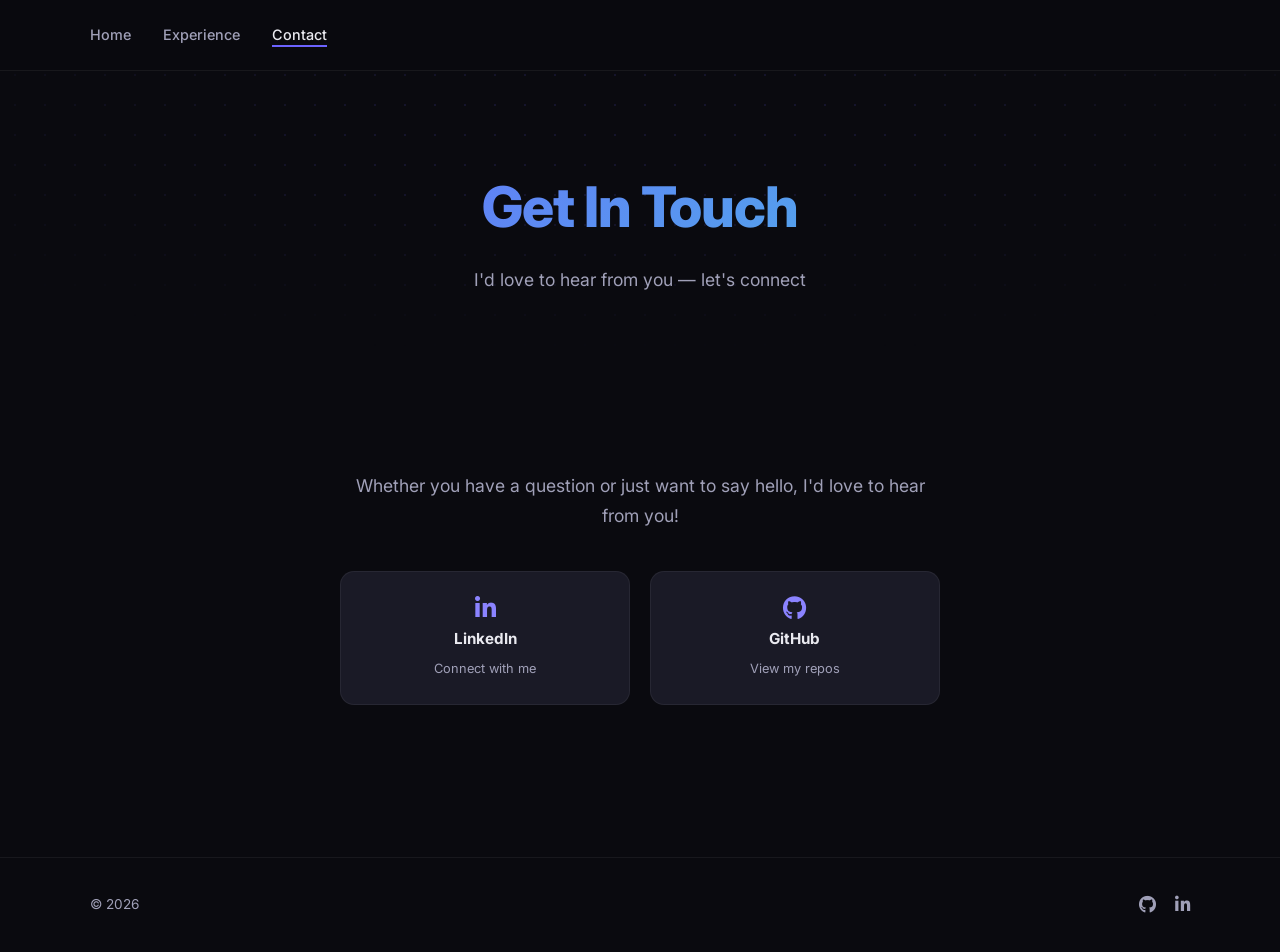
==== contact.html @ b7bf376d "Add initial site structure" ====
<!DOCTYPE html>
<html lang="en">

<head>
    <meta charset="UTF-8">
    <meta name="viewport" content="width=device-width, initial-scale=1.0">
    <meta name="description" content="Get in touch">
    <title>Contact</title>
    <link rel="stylesheet" href="style.css">
    <link rel="preconnect" href="https://fonts.googleapis.com">
    <link rel="preconnect" href="https://fonts.gstatic.com" crossorigin>
    <link href="https://fonts.googleapis.com/css2?family=Inter:wght@300;400;500;600;700;800&display=swap"
        rel="stylesheet">
    <link rel="stylesheet" href="https://cdnjs.cloudflare.com/ajax/libs/font-awesome/6.5.1/css/all.min.css">
</head>

<body class="page-contact" data-page="contact">
    <!-- ===================== HEADER COMPONENT ===================== -->
    <div id="header-placeholder"></div>

    <!-- ===================== PAGE HEADER ===================== -->
    <section id="page-header" class="page-header">
        <div class="hero-bg-grid"></div>
        <div class="container">
            <h1 class="page-header-title">Get In Touch</h1>
            <p class="page-header-subtitle">I'd love to hear from you — let's connect</p>
        </div>
    </section>

    <!-- ===================== CONTACT ===================== -->
    <section id="contact">
        <div class="container">
            <div class="contact-content">
                <p class="contact-intro">
                    Whether you have a question or just want to say hello, I'd love to hear from you!
                </p>
                <div class="contact-methods">
                    <a href="https://linkedin.com/in/" target="_blank" rel="noopener" class="contact-card">
                        <i class="fab fa-linkedin-in"></i>
                        <strong>LinkedIn</strong>
                        <span>Connect with me</span>
                    </a>
                    <a href="https://github.com/" target="_blank" rel="noopener" class="contact-card">
                        <i class="fab fa-github"></i>
                        <strong>GitHub</strong>
                        <span>View my repos</span>
                    </a>
                </div>
            </div>
        </div>
    </section>

    <!-- ===================== FOOTER COMPONENT ===================== -->
    <div id="footer-placeholder"></div>

    <script src="script.js"></script>
</body>

</html>
---- style.css ----
/* ============================
   DESIGN TOKENS & RESET
   ============================ */
:root {
  /* Colour palette — sleek dark mode with electric accent */
  --bg-primary: #0a0a0f;
  --bg-secondary: #12121a;
  --bg-card: #1a1a26;
  --bg-card-hover: #22223a;
  --text-primary: #eaeaf0;
  --text-secondary: #a0a0b8;
  --accent: #6c63ff;
  --accent-light: #8b83ff;
  --accent-glow: rgba(108, 99, 255, .25);
  --gradient: linear-gradient(135deg, #6c63ff, #48bfe3);
  --border: rgba(255, 255, 255, .06);

  /* Typography */
  --font: 'Inter', system-ui, -apple-system, sans-serif;

  /* Spacing */
  --section-pad: 7rem 0;
  --container-max: 1100px;

  /* Transitions */
  --ease: cubic-bezier(.25, .46, .45, .94);
}

*,
*::before,
*::after {
  margin: 0;
  padding: 0;
  box-sizing: border-box;
}

html {
  scroll-behavior: smooth;
  scroll-padding-top: 80px;
}

body {
  font-family: var(--font);
  background: var(--bg-primary);
  color: var(--text-primary);
  line-height: 1.7;
  -webkit-font-smoothing: antialiased;
  overflow-x: hidden;
}

a {
  color: inherit;
  text-decoration: none;
}

img {
  max-width: 100%;
  display: block;
}

ul {
  list-style: none;
}

.container {
  width: 90%;
  max-width: var(--container-max);
  margin: 0 auto;
}

/* ============================
   SECTION TITLE
   ============================ */
.section-title {
  font-size: clamp(1.8rem, 4vw, 2.6rem);
  font-weight: 700;
  text-align: center;
  margin-bottom: 3.5rem;
  position: relative;
}

.section-title::after {
  content: '';
  display: block;
  width: 60px;
  height: 4px;
  border-radius: 2px;
  background: var(--gradient);
  margin: .75rem auto 0;
}

/* ============================
   BUTTONS
   ============================ */
.btn {
  display: inline-flex;
  align-items: center;
  gap: .5rem;
  padding: .8rem 1.8rem;
  border-radius: 8px;
  font-weight: 600;
  font-size: .95rem;
  transition: all .3s var(--ease);
  cursor: pointer;
  border: none;
}

.btn-primary {
  background: var(--gradient);
  color: #fff;
  box-shadow: 0 4px 20px var(--accent-glow);
}

.btn-primary:hover {
  transform: translateY(-2px);
  box-shadow: 0 8px 30px var(--accent-glow);
}

.btn-outline {
  border: 2px solid var(--accent);
  color: var(--accent-light);
  background: transparent;
}

.btn-outline:hover {
  background: var(--accent);
  color: #fff;
  transform: translateY(-2px);
}

.btn-large {
  padding: 1rem 2.4rem;
  font-size: 1.05rem;
}

/* ============================
   NAVIGATION
   ============================ */
#navbar {
  position: fixed;
  top: 0;
  left: 0;
  width: 100%;
  z-index: 1000;
  background: rgba(10, 10, 15, .85);
  backdrop-filter: blur(14px);
  -webkit-backdrop-filter: blur(14px);
  border-bottom: 1px solid var(--border);
  transition: background .3s;
}

.nav-container {
  display: flex;
  align-items: center;
  justify-content: space-between;
  height: 70px;
  width: 90%;
  max-width: var(--container-max);
  margin: 0 auto;
}

.nav-logo {
  font-size: 1.6rem;
  font-weight: 800;
  letter-spacing: -1px;
}

.accent-dot {
  color: var(--accent);
}

.nav-links {
  display: flex;
  gap: 2rem;
}

.nav-links a {
  font-size: .9rem;
  font-weight: 500;
  color: var(--text-secondary);
  transition: color .3s;
  position: relative;
}

.nav-links a::after {
  content: '';
  position: absolute;
  bottom: -4px;
  left: 0;
  width: 0;
  height: 2px;
  background: var(--accent);
  transition: width .3s var(--ease);
}

.nav-links a:hover,
.nav-links a.active {
  color: var(--text-primary);
}

.nav-links a:hover::after,
.nav-links a.active::after {
  width: 100%;
}

/* Mobile toggle */
.nav-toggle {
  display: none;
  flex-direction: column;
  gap: 5px;
  background: none;
  border: none;
  cursor: pointer;
  padding: 4px;
}

.nav-toggle span {
  width: 24px;
  height: 2px;
  background: var(--text-primary);
  border-radius: 2px;
  transition: all .3s;
}

/* ============================
   HERO
   ============================ */
#hero {
  min-height: 100vh;
  display: flex;
  align-items: center;
  justify-content: center;
  position: relative;
  overflow: hidden;
  padding: 0 2rem;
}

/* Subtle dot-grid background */
.hero-bg-grid {
  position: absolute;
  inset: 0;
  background-image:
    radial-gradient(circle, rgba(108, 99, 255, .12) 1px, transparent 1px);
  background-size: 30px 30px;
  mask-image: radial-gradient(ellipse 70% 60% at 50% 40%, black 30%, transparent 100%);
  -webkit-mask-image: radial-gradient(ellipse 70% 60% at 50% 40%, black 30%, transparent 100%);
}

.hero-content {
  text-align: center;
  position: relative;
  z-index: 1;
}

.hero-greeting {
  font-size: 1.1rem;
  color: var(--accent-light);
  font-weight: 500;
  letter-spacing: 2px;
  text-transform: uppercase;
  margin-bottom: .5rem;
  opacity: 0;
  animation: fadeUp .8s var(--ease) .2s forwards;
}

.hero-name {
  font-size: clamp(2.8rem, 8vw, 5.5rem);
  font-weight: 800;
  letter-spacing: -2px;
  line-height: 1.1;
  background: var(--gradient);
  -webkit-background-clip: text;
  -webkit-text-fill-color: transparent;
  background-clip: text;
  opacity: 0;
  animation: fadeUp .8s var(--ease) .4s forwards;
}

.hero-title {
  font-size: clamp(1.2rem, 3vw, 1.8rem);
  font-weight: 300;
  color: var(--text-secondary);
  margin-top: .4rem;
  opacity: 0;
  animation: fadeUp .8s var(--ease) .6s forwards;
}

.hero-subtitle {
  max-width: 520px;
  margin: 1.2rem auto 0;
  color: var(--text-secondary);
  font-size: 1rem;
  opacity: 0;
  animation: fadeUp .8s var(--ease) .8s forwards;
}

.hero-cta {
  display: flex;
  gap: 1rem;
  justify-content: center;
  margin-top: 2rem;
  opacity: 0;
  animation: fadeUp .8s var(--ease) 1s forwards;
}

.hero-socials {
  display: flex;
  gap: 1.4rem;
  justify-content: center;
  margin-top: 2.2rem;
  opacity: 0;
  animation: fadeUp .8s var(--ease) 1.2s forwards;
}

.hero-socials a {
  font-size: 1.3rem;
  color: var(--text-secondary);
  transition: color .3s, transform .3s;
}

.hero-socials a:hover {
  color: var(--accent-light);
  transform: translateY(-3px);
}

/* Scroll indicator */
.hero-scroll-indicator {
  position: absolute;
  bottom: 2rem;
  left: 50%;
  transform: translateX(-50%);
  display: flex;
  flex-direction: column;
  align-items: center;
  gap: .5rem;
  color: var(--text-secondary);
  font-size: .75rem;
  letter-spacing: 2px;
  text-transform: uppercase;
  opacity: 0;
  animation: fadeUp .8s var(--ease) 1.4s forwards;
}

.scroll-line {
  width: 1px;
  height: 40px;
  background: var(--accent);
  animation: scrollPulse 2s ease-in-out infinite;
}

@keyframes fadeUp {
  from {
    opacity: 0;
    transform: translateY(20px);
  }

  to {
    opacity: 1;
    transform: translateY(0);
  }
}

@keyframes scrollPulse {

  0%,
  100% {
    opacity: .3;
    transform: scaleY(1);
  }

  50% {
    opacity: 1;
    transform: scaleY(1.3);
  }
}

/* ============================
   ABOUT
   ============================ */
#about {
  padding: var(--section-pad);
}

.about-grid {
  display: grid;
  grid-template-columns: 300px 1fr;
  gap: 4rem;
  align-items: center;
}

.about-image-wrapper {
  position: relative;
  border-radius: 16px;
  overflow: hidden;
}

.about-image-wrapper img {
  width: 100%;
  aspect-ratio: 1;
  object-fit: cover;
  border-radius: 16px;
  filter: grayscale(20%);
  transition: filter .4s;
}

.about-image-wrapper:hover img {
  filter: grayscale(0);
}

.about-image-border {
  position: absolute;
  inset: -4px;
  border-radius: 20px;
  border: 2px solid var(--accent);
  opacity: .3;
  pointer-events: none;
}

.about-text p {
  color: var(--text-secondary);
  margin-bottom: 1rem;
  font-size: 1.02rem;
}

.about-details {
  display: flex;
  flex-wrap: wrap;
  gap: 1.2rem;
  margin: 1.6rem 0 2rem;
}

.detail-item {
  display: flex;
  align-items: center;
  gap: .75rem;
  background: var(--bg-card);
  padding: .75rem 1.2rem;
  border-radius: 10px;
  border: 1px solid var(--border);
}

.detail-item i {
  color: var(--accent);
  font-size: 1.1rem;
}

.detail-item strong {
  display: block;
  font-size: .8rem;
  color: var(--text-secondary);
  font-weight: 500;
}

.detail-item span {
  font-size: .95rem;
}

/* ============================
   SKILLS
   ============================ */
#skills {
  padding: var(--section-pad);
  background: var(--bg-secondary);
}

.skills-grid {
  display: grid;
  grid-template-columns: repeat(auto-fill, minmax(230px, 1fr));
  gap: 1.5rem;
}

.skill-card {
  background: var(--bg-card);
  border: 1px solid var(--border);
  border-radius: 14px;
  padding: 2rem 1.5rem;
  text-align: center;
  transition: transform .3s var(--ease), border-color .3s, box-shadow .3s;
}

.skill-card:hover {
  transform: translateY(-6px);
  border-color: var(--accent);
  box-shadow: 0 12px 40px var(--accent-glow);
}

.skill-icon {
  font-size: 2.2rem;
  color: var(--accent-light);
  margin-bottom: 1rem;
}

.skill-card h3 {
  font-size: 1.05rem;
  margin-bottom: .4rem;
}

.skill-card p {
  font-size: .85rem;
  color: var(--text-secondary);
}

/* ============================
   PROJECTS
   ============================ */
#projects {
  padding: var(--section-pad);
}

.projects-grid {
  display: grid;
  grid-template-columns: repeat(auto-fill, minmax(320px, 1fr));
  gap: 2rem;
}

.project-card {
  background: var(--bg-card);
  border: 1px solid var(--border);
  border-radius: 16px;
  overflow: hidden;
  transition: transform .3s var(--ease), box-shadow .3s;
}

.project-card:hover {
  transform: translateY(-6px);
  box-shadow: 0 16px 50px rgba(0, 0, 0, .4);
}

.project-image {
  height: 200px;
  background: linear-gradient(135deg, var(--bg-secondary), var(--bg-card));
  display: flex;
  align-items: center;
  justify-content: center;
}

.project-placeholder {
  font-size: 3rem;
  color: var(--accent);
  opacity: .5;
}

.project-info {
  padding: 1.5rem;
}

.project-info h3 {
  font-size: 1.2rem;
  margin-bottom: .5rem;
}

.project-info p {
  font-size: .9rem;
  color: var(--text-secondary);
  margin-bottom: 1rem;
}

.project-tags {
  display: flex;
  flex-wrap: wrap;
  gap: .5rem;
  margin-bottom: 1.2rem;
}

.project-tags span {
  background: rgba(108, 99, 255, .12);
  color: var(--accent-light);
  padding: .25rem .7rem;
  border-radius: 20px;
  font-size: .78rem;
  font-weight: 500;
}

.project-links {
  display: flex;
  gap: 1.2rem;
}

.project-links a {
  font-size: .88rem;
  color: var(--text-secondary);
  display: flex;
  align-items: center;
  gap: .35rem;
  transition: color .3s;
}

.project-links a:hover {
  color: var(--accent-light);
}

/* ============================
   EXPERIENCE / TIMELINE
   ============================ */
#experience {
  padding: var(--section-pad);
  background: var(--bg-secondary);
}

.timeline {
  position: relative;
  max-width: 700px;
  margin: 0 auto;
  padding-left: 40px;
}

.timeline::before {
  content: '';
  position: absolute;
  left: 14px;
  top: 0;
  bottom: 0;
  width: 2px;
  background: var(--border);
}

.timeline-item {
  position: relative;
  margin-bottom: 2.8rem;
}

.timeline-marker {
  position: absolute;
  left: -40px;
  top: 6px;
  width: 14px;
  height: 14px;
  border-radius: 50%;
  background: var(--accent);
  border: 3px solid var(--bg-secondary);
  box-shadow: 0 0 0 3px var(--accent-glow);
}

.timeline-date {
  font-size: .8rem;
  color: var(--accent-light);
  font-weight: 600;
  letter-spacing: 1px;
}

.timeline-content h3 {
  font-size: 1.15rem;
  margin: .3rem 0 .15rem;
}

.timeline-org {
  font-size: .9rem;
  color: var(--text-secondary);
  margin-bottom: .5rem;
  font-weight: 500;
}

.timeline-content p:last-child {
  font-size: .9rem;
  color: var(--text-secondary);
}

/* ============================
   CONTACT
   ============================ */
#contact {
  padding: var(--section-pad);
}

.contact-content {
  text-align: center;
  max-width: 600px;
  margin: 0 auto;
}

.contact-intro {
  font-size: 1.1rem;
  color: var(--text-secondary);
  margin-bottom: 2.5rem;
}

.contact-methods {
  display: grid;
  grid-template-columns: repeat(auto-fit, minmax(160px, 1fr));
  gap: 1.2rem;
  margin-bottom: 2.5rem;
}

.contact-card {
  background: var(--bg-card);
  border: 1px solid var(--border);
  border-radius: 14px;
  padding: 1.5rem 1rem;
  display: flex;
  flex-direction: column;
  align-items: center;
  gap: .4rem;
  transition: border-color .3s, transform .3s;
}

.contact-card:hover {
  border-color: var(--accent);
  transform: translateY(-4px);
}

.contact-card i {
  font-size: 1.5rem;
  color: var(--accent-light);
}

.contact-card strong {
  font-size: .95rem;
}

.contact-card span {
  font-size: .8rem;
  color: var(--text-secondary);
}

/* ============================
   PAGE HEADER (sub-pages)
   ============================ */
.page-header {
  position: relative;
  padding: 10rem 0 4rem;
  text-align: center;
  overflow: hidden;
}

.page-header .hero-bg-grid {
  position: absolute;
  inset: 0;
  background-image:
    radial-gradient(circle, rgba(108, 99, 255, .12) 1px, transparent 1px);
  background-size: 30px 30px;
  mask-image: radial-gradient(ellipse 70% 60% at 50% 40%, black 30%, transparent 100%);
  -webkit-mask-image: radial-gradient(ellipse 70% 60% at 50% 40%, black 30%, transparent 100%);
}

.page-header .container {
  position: relative;
  z-index: 1;
}

.page-header-title {
  font-size: clamp(2.2rem, 6vw, 3.5rem);
  font-weight: 800;
  letter-spacing: -1px;
  background: var(--gradient);
  -webkit-background-clip: text;
  -webkit-text-fill-color: transparent;
  background-clip: text;
  opacity: 0;
  animation: fadeUp .8s var(--ease) .2s forwards;
}

.page-header-subtitle {
  color: var(--text-secondary);
  font-size: 1.1rem;
  margin-top: .6rem;
  opacity: 0;
  animation: fadeUp .8s var(--ease) .4s forwards;
}

/* ============================
   FOOTER
   ============================ */
#footer {
  padding: 2rem 0;
  border-top: 1px solid var(--border);
}

.footer-content {
  display: flex;
  align-items: center;
  justify-content: space-between;
}

.footer-content p {
  font-size: .85rem;
  color: var(--text-secondary);
}

.footer-links {
  display: flex;
  gap: 1.2rem;
}

.footer-links a {
  color: var(--text-secondary);
  font-size: 1.1rem;
  transition: color .3s;
}

.footer-links a:hover {
  color: var(--accent-light);
}

/* ============================
   SCROLL ANIMATIONS
   ============================ */
[data-aos] {
  opacity: 0;
  transform: translateY(30px);
  transition: opacity .6s var(--ease), transform .6s var(--ease);
}

[data-aos].aos-visible {
  opacity: 1;
  transform: translateY(0);
}

/* ============================
   RESPONSIVE
   ============================ */
@media (max-width: 768px) {
  .nav-links {
    display: none;
  }

  .nav-links.open {
    display: flex;
    flex-direction: column;
    position: absolute;
    top: 70px;
    left: 0;
    width: 100%;
    background: rgba(10, 10, 15, .97);
    padding: 1.5rem 2rem;
    gap: 1.2rem;
    border-bottom: 1px solid var(--border);
    animation: fadeUp .3s var(--ease);
  }

  .nav-toggle {
    display: flex;
  }

  .about-grid {
    grid-template-columns: 1fr;
    gap: 2rem;
    text-align: center;
  }

  .about-image-wrapper {
    max-width: 250px;
    margin: 0 auto;
  }

  .about-details {
    justify-content: center;
  }

  .hero-cta {
    flex-direction: column;
    align-items: center;
  }

  .footer-content {
    flex-direction: column;
    gap: 1rem;
    text-align: center;
  }
}

@media (max-width: 480px) {
  .projects-grid {
    grid-template-columns: 1fr;
  }

  .skills-grid {
    grid-template-columns: repeat(2, 1fr);
  }

  .contact-methods {
    grid-template-columns: 1fr;
  }
}
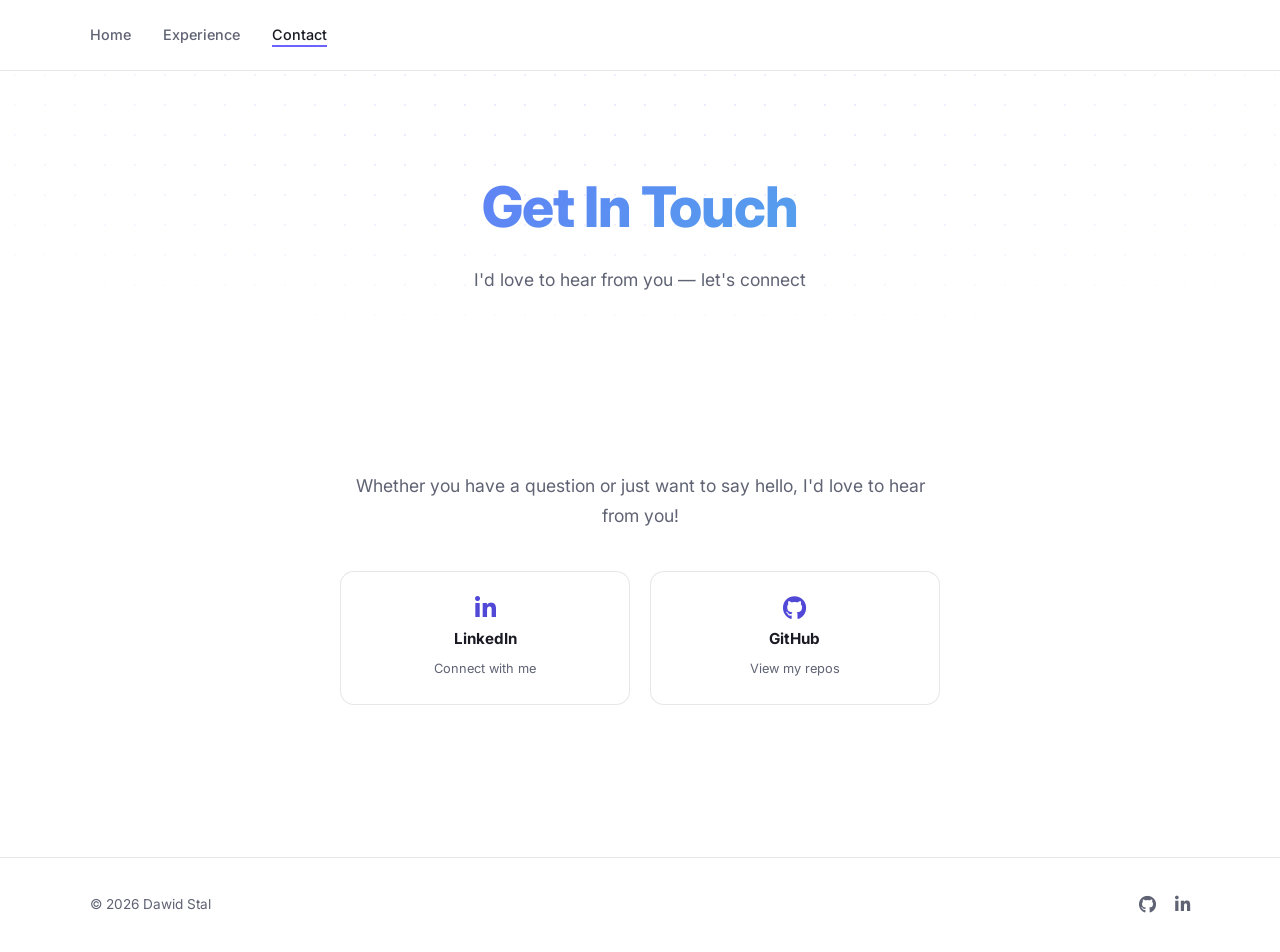
==== commit f437c13a: "Update index, contact and footer with information" ====
--- a/contact.html
+++ b/contact.html
@@ -35,12 +35,12 @@
                     Whether you have a question or just want to say hello, I'd love to hear from you!
                 </p>
                 <div class="contact-methods">
-                    <a href="https://linkedin.com/in/" target="_blank" rel="noopener" class="contact-card">
+                    <a href="https://linkedin.com/in/dawid-stal" target="_blank" rel="noopener" class="contact-card">
                         <i class="fab fa-linkedin-in"></i>
                         <strong>LinkedIn</strong>
                         <span>Connect with me</span>
                     </a>
-                    <a href="https://github.com/" target="_blank" rel="noopener" class="contact-card">
+                    <a href="https://github.com/DawidStal" target="_blank" rel="noopener" class="contact-card">
                         <i class="fab fa-github"></i>
                         <strong>GitHub</strong>
                         <span>View my repos</span>
--- a/style.css
+++ b/style.css
@@ -2,18 +2,18 @@
    DESIGN TOKENS & RESET
    ============================ */
 :root {
-  /* Colour palette — sleek dark mode with electric accent */
-  --bg-primary: #0a0a0f;
-  --bg-secondary: #12121a;
-  --bg-card: #1a1a26;
-  --bg-card-hover: #22223a;
-  --text-primary: #eaeaf0;
-  --text-secondary: #a0a0b8;
+  /* Colour palette — clean light mode with electric accent */
+  --bg-primary: #ffffff;
+  --bg-secondary: #f7f8fc;
+  --bg-card: #ffffff;
+  --bg-card-hover: #f0f1ff;
+  --text-primary: #1a1a24;
+  --text-secondary: #5f6373;
   --accent: #6c63ff;
-  --accent-light: #8b83ff;
+  --accent-light: #5148d8;
   --accent-glow: rgba(108, 99, 255, .25);
   --gradient: linear-gradient(135deg, #6c63ff, #48bfe3);
-  --border: rgba(255, 255, 255, .06);
+  --border: rgba(26, 26, 36, .1);
 
   /* Typography */
   --font: 'Inter', system-ui, -apple-system, sans-serif;
@@ -142,7 +142,7 @@
   left: 0;
   width: 100%;
   z-index: 1000;
-  background: rgba(10, 10, 15, .85);
+  background: rgba(255, 255, 255, .85);
   backdrop-filter: blur(14px);
   -webkit-backdrop-filter: blur(14px);
   border-bottom: 1px solid var(--border);
@@ -422,11 +422,18 @@
   font-size: 1.02rem;
 }
 
+.about-text {
+  text-align: center;
+  width: min(100%, 720px);
+  margin: 0 auto;
+}
+
 .about-details {
   display: flex;
   flex-wrap: wrap;
   gap: 1.2rem;
   margin: 1.6rem 0 2rem;
+  justify-content: center;
 }
 
 .detail-item {
@@ -435,6 +442,9 @@
   gap: .75rem;
   background: var(--bg-card);
   padding: .75rem 1.2rem;
+  width: min(220px, 100%);
+  min-height: 76px;
+  box-sizing: border-box;
   border-radius: 10px;
   border: 1px solid var(--border);
 }
@@ -608,7 +618,7 @@
   content: '';
   position: absolute;
   left: 14px;
-  top: 0;
+  top: 10px;
   bottom: 0;
   width: 2px;
   background: var(--border);
@@ -621,10 +631,10 @@
 
 .timeline-marker {
   position: absolute;
-  left: -40px;
+  left: -33px;
   top: 6px;
-  width: 14px;
-  height: 14px;
+  width: 16px;
+  height: 16px;
   border-radius: 50%;
   background: var(--accent);
   border: 3px solid var(--bg-secondary);
@@ -820,7 +830,7 @@
     top: 70px;
     left: 0;
     width: 100%;
-    background: rgba(10, 10, 15, .97);
+    background: rgba(255, 255, 255, .97);
     padding: 1.5rem 2rem;
     gap: 1.2rem;
     border-bottom: 1px solid var(--border);
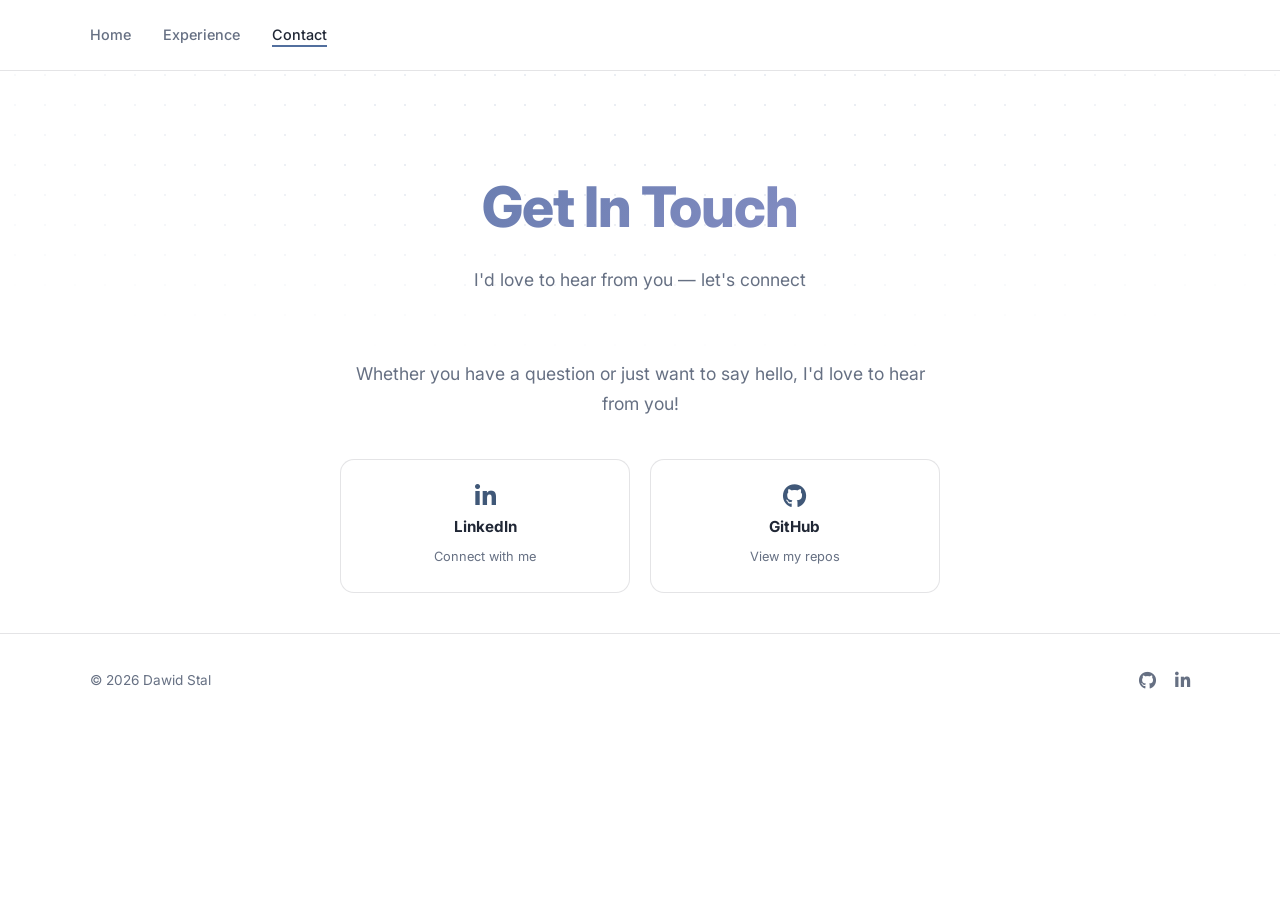
==== commit a5b183c7: "Adjust contact section CSS" ====
--- a/contact.html
+++ b/contact.html
@@ -28,7 +28,7 @@
     </section>
 
     <!-- ===================== CONTACT ===================== -->
-    <section id="contact">
+    <section>
         <div class="container">
             <div class="contact-content">
                 <p class="contact-intro">
--- a/style.css
+++ b/style.css
@@ -2,18 +2,18 @@
    DESIGN TOKENS & RESET
    ============================ */
 :root {
-  /* Colour palette — clean light mode with electric accent */
+  /* Colour palette — soft blue-gray and lavender light mode */
   --bg-primary: #ffffff;
-  --bg-secondary: #f7f8fc;
+  --bg-secondary: #f3f6fa;
   --bg-card: #ffffff;
-  --bg-card-hover: #f0f1ff;
-  --text-primary: #1a1a24;
-  --text-secondary: #5f6373;
-  --accent: #6c63ff;
-  --accent-light: #5148d8;
-  --accent-glow: rgba(108, 99, 255, .25);
-  --gradient: linear-gradient(135deg, #6c63ff, #48bfe3);
-  --border: rgba(26, 26, 36, .1);
+  --bg-card-hover: #eeeff8;
+  --text-primary: #202735;
+  --text-secondary: #667083;
+  --accent: #526f9e;
+  --accent-light: #405878;
+  --accent-glow: rgba(82, 111, 158, .22);
+  --gradient: linear-gradient(135deg, #526f9e, #9b9bd4);
+  --border: rgba(32, 39, 53, .12);
 
   /* Typography */
   --font: 'Inter', system-ui, -apple-system, sans-serif;
@@ -75,6 +75,7 @@
   font-size: clamp(1.8rem, 4vw, 2.6rem);
   font-weight: 700;
   text-align: center;
+  color: var(--accent-light);
   margin-bottom: 3.5rem;
   position: relative;
 }
@@ -240,7 +241,7 @@
   position: absolute;
   inset: 0;
   background-image:
-    radial-gradient(circle, rgba(108, 99, 255, .12) 1px, transparent 1px);
+    radial-gradient(circle, rgba(82, 111, 158, .12) 1px, transparent 1px);
   background-size: 30px 30px;
   mask-image: radial-gradient(ellipse 70% 60% at 50% 40%, black 30%, transparent 100%);
   -webkit-mask-image: radial-gradient(ellipse 70% 60% at 50% 40%, black 30%, transparent 100%);
@@ -528,12 +529,14 @@
   border: 1px solid var(--border);
   border-radius: 16px;
   overflow: hidden;
+  display: flex;
+  flex-direction: column;
   transition: transform .3s var(--ease), box-shadow .3s;
 }
 
 .project-card:hover {
   transform: translateY(-6px);
-  box-shadow: 0 16px 50px rgba(0, 0, 0, .4);
+  box-shadow: 0 16px 50px rgba(32, 39, 53, .18);
 }
 
 .project-image {
@@ -552,6 +555,9 @@
 
 .project-info {
   padding: 1.5rem;
+  flex: 1;
+  display: flex;
+  flex-direction: column;
 }
 
 .project-info h3 {
@@ -573,7 +579,7 @@
 }
 
 .project-tags span {
-  background: rgba(108, 99, 255, .12);
+  background: rgba(82, 111, 158, .12);
   color: var(--accent-light);
   padding: .25rem .7rem;
   border-radius: 20px;
@@ -584,6 +590,8 @@
 .project-links {
   display: flex;
   gap: 1.2rem;
+  margin-top: auto;
+  justify-content: center;
 }
 
 .project-links a {
@@ -668,10 +676,6 @@
 /* ============================
    CONTACT
    ============================ */
-#contact {
-  padding: var(--section-pad);
-}
-
 .contact-content {
   text-align: center;
   max-width: 600px;
@@ -736,7 +740,7 @@
   position: absolute;
   inset: 0;
   background-image:
-    radial-gradient(circle, rgba(108, 99, 255, .12) 1px, transparent 1px);
+    radial-gradient(circle, rgba(82, 111, 158, .12) 1px, transparent 1px);
   background-size: 30px 30px;
   mask-image: radial-gradient(ellipse 70% 60% at 50% 40%, black 30%, transparent 100%);
   -webkit-mask-image: radial-gradient(ellipse 70% 60% at 50% 40%, black 30%, transparent 100%);
